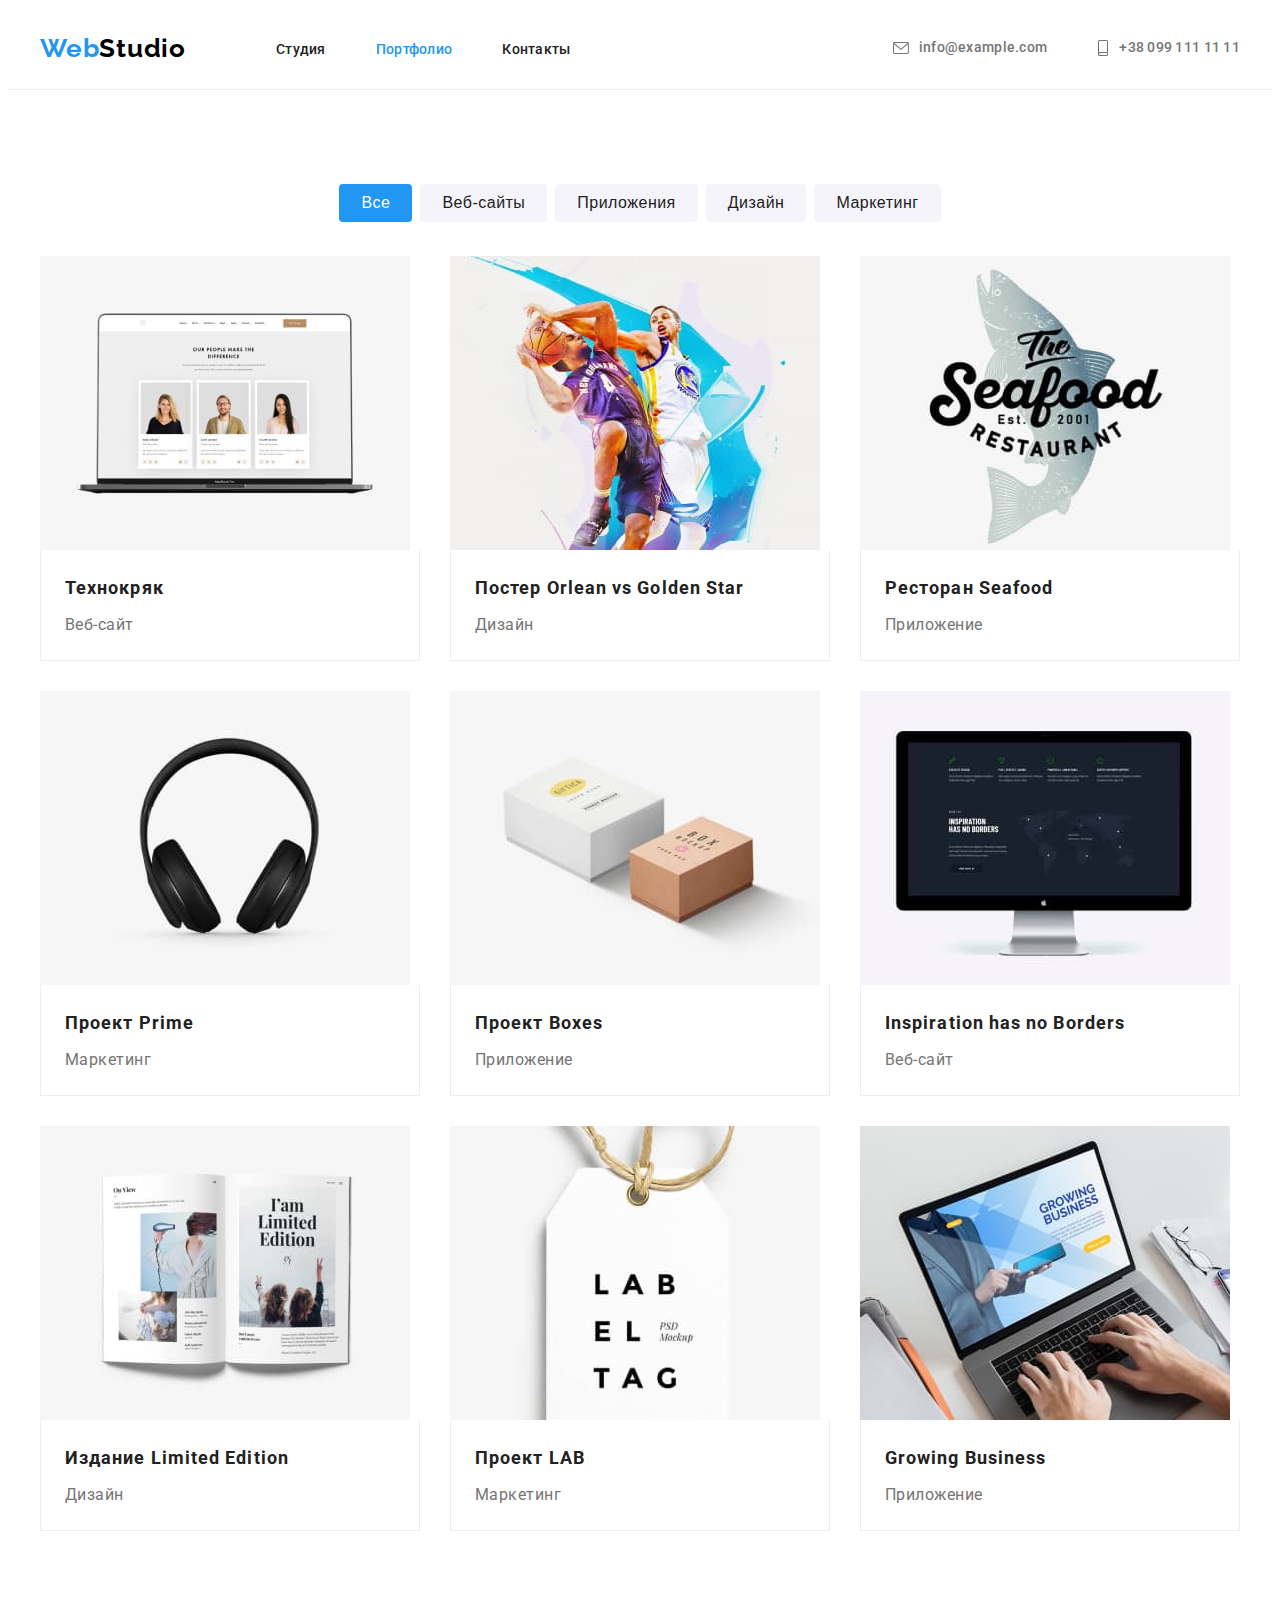
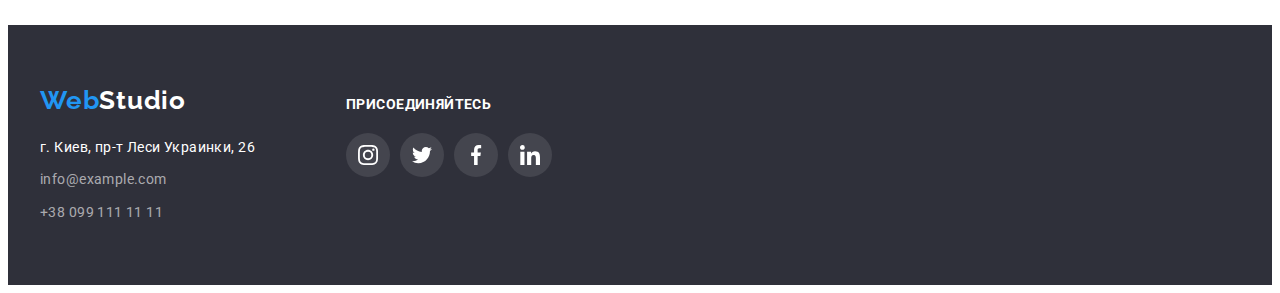
==== portfolio.html @ 66566db7 "first" ====
<!DOCTYPE html>
<html lang="ru">
<head>
    <meta charset="UTF-8">
    <meta http-equiv="X-UA-Compatible" content="IE=edge">
    <meta name="viewport" content="width=device-width, initial-scale=1.0">
    <title>Portfolio</title>
    <link rel="stylesheet" href="https://cdnjs.cloudflare.com/ajax/libs/modern-normalize/1.0.0/modern-normalize.css" integrity="sha512-Zx6MlUMKSVJoQ+83OwhdILe8cSEsCzfqThJd7J/VA2UrK6Ctj85p+xzqfyuNXE5B1k25uUdmJ2OzItbBy9GHAQ==" crossorigin="anonymous" />
    <link rel="preconnect" href="https://fonts.gstatic.com">
    <link href="https://fonts.googleapis.com/css2?family=Raleway:wght@700&family=Roboto:wght@400;500;700;900&display=swap" rel="stylesheet">
    <link rel="stylesheet" href="./css/styles.css">
</head>
<body>
    <header class="header">
        <div class="container">
            <nav class="header-navigation">
                <a class="link logo" href="/" lang="en">Web<span class="logo-text-white-theme">Studio</span></a>
                <ul class="list navigation-list">
                    <li class="navigation-item">
                        <a class="link navigation-link" href="./index.html">Студия</a>
                    </li>
                    <li class="navigation-item">
                        <a class="link navigation-link active-link" href="./portfolio.html">Портфолио</a>
                    </li>
                    <li class="navigation-item">
                        <a class="link navigation-link" href="">Контакты</a>
                    </li>
                </ul>
            </nav>
            <ul class="list contacts">
                <li class="contacts-item-mail"><a class="link contacts-link" href="mailto:info@example.com" lang="en">
                        <svg class="envelope-img">
                            <use href="./img/icons.svg#envelope"></use>
                        </svg>info@example.com</a></li>
                <li class="contacts-item-tel"><a class="link contacts-link" href="tel:+380991111111"><svg class="smartphone-img">
                            <use href="./img/icons.svg#smartphone"></use>
                        </svg>+38 099 111 11 11</a></li>
            </ul>
        </div>
    </header>
    <main class="portfolio-main">
    <!--WORK CATEGORIES-->
    <section class="work-categories">
        <div class="container">
    <!--FILTER BUTTONS-->
            <h1 class="visually-hidden">Портфолио</h1>
            <ul class="list filter-buttons-menu">
                <li class="filter-buttons-item">
                    <button class="filter-buttons btn-all" type="button">Все</button>
                </li>
                <li class="filter-buttons-item">
                    <button class="filter-buttons" type="button">Веб-сайты</button>
                </li>
                <li class="filter-buttons-item">
                    <button class="filter-buttons" type="button">Приложения</button>
                </li>
                <li class="filter-buttons-item">
                    <button class="filter-buttons" type="button">Дизайн</button>
                </li>
                <li class="filter-buttons-item">
                    <button class="filter-buttons" type="button">Маркетинг</button>
                </li>
            </ul>
            <ul class="list work-categories-list">
                <li class="work-categories-item">
                    <a class="link border" href="">
                        <img class="work-categories-img" src="./img/work-categories/img-work-categories-1.jpg" alt="Ноутбук с открытым сайтом">
                        <div class="work-categories-description">
                            <h2 class="work-categories-title">Технокряк</h2>
                            <p class="work-categories-product">Веб-сайт</p>
                        </div>
                    </a>
                </li>
                <li class="work-categories-item">
                    <a class="link" href="">
                        <img class="work-categories-img" src="./img/work-categories/img-work-categories-2.jpg" alt="Два баскетболиста с мячом">
                        <div class="work-categories-description">
                            <h2 class="work-categories-title">Постер <span lang="en">Orlean vs Golden Star</span></h2>
                            <p class="work-categories-product">Дизайн</p>
                        </div>
                    </a>
                </li>
                <li class="work-categories-item">
                    <a class="link" href="">
                        <img class="work-categories-img" src="./img/work-categories/img-work-categories-3.jpg" alt="Логотип ресторана">
                        <div class="work-categories-description">
                            <h2 class="work-categories-title">Ресторан <span lang="en">Seafood</span></h2>
                            <p class="work-categories-product">Приложение</p>
                        </div>
                    </a>
                </li>
                <li class="work-categories-item">
                    <a class="link" href="">
                        <img class="work-categories-img" src="./img/work-categories/img-work-categories-4.jpg" alt="Наушники">
                        <div class="work-categories-description">
                            <h2 class="work-categories-title">Проект <span lang="en">Prime</span></h2>
                            <p class="work-categories-product">Маркетинг</p>
                        </div>
                    </a>
                </li>
                <li class="work-categories-item">
                    <a class="link" href="">
                        <img class="work-categories-img" src="./img/work-categories/img-work-categories-5.jpg" alt="Две небольших коробки">
                        <div class="work-categories-description">
                            <h2 class="work-categories-title">Проект <span lang="en">Boxes</span></h2>
                            <p class="work-categories-product">Приложение</p>
                        </div>
                    </a>
                </li>
                <li class="work-categories-item">
                    <a class="link" href="">
                        <img class="work-categories-img" src="./img/work-categories/img-work-categories-6.jpg" alt="Монитор с открытым сайтом">
                        <div class="work-categories-description">
                            <h2 class="work-categories-title" lang="en">Inspiration has no Borders</h2>
                            <p class="work-categories-product">Веб-сайт</p>
                        </div>
                    </a>
                </li>
                <li class="work-categories-item">
                    <a class="link" href="">
                        <img class="work-categories-img" src="./img/work-categories/img-work-categories-7.jpg" alt="Развернутая книга с изображениями">
                        <div class="work-categories-description">
                            <h2 class="work-categories-title">Издание <span lang="en">Limited Edition</span></h2>
                            <p class="work-categories-product">Дизайн</p>
                        </div>
                    </a>
                </li>
                <li class="work-categories-item">
                    <a class="link" href="">
                        <img class="work-categories-img" src="./img/work-categories/img-work-categories-8.jpg" alt="Бирка на веревочке с логотипом проэкта">
                        <div class="work-categories-description">
                            <h2 class="work-categories-title">Проект <span lang="en">LAB</span></h2>
                            <p class="work-categories-product">Маркетинг</p>
                        </div>
                    </a>
                </li>
                <li class="work-categories-item">
                    <a class="link" href="">
                        <img class="work-categories-img" src="./img/work-categories/img-work-categories-9.jpg" alt="Человек работает за ноутбуком с открытим приложением">
                        <div class="work-categories-description">
                            <h2 class="work-categories-title" lang="en">Growing Business</h2>
                            <p class="work-categories-product">Приложение</p>
                        </div>
                    </a>
                </li>
            </ul>
        </div>
    </section>
    </main>
    <footer class="footer">
        <div class="container footer-elements">
            <div class="address-container">
                <a class="link logo footer-logo" href="/" lang="en">Web<span class="logo-text-dark-theme">Studio</span></a>
                <address class="address">
                    <ul class="list contact-info">
                        <li class="contact-info-item">
                            <a class="link contact-info-location" href="https://goo.gl/maps/8V9FkgbPoYz4gnN9A"
                                target="_blank" rel="noopener noreferrer">г. Киев, пр-т Леси Украинки, 26</a>
                        </li>
                        <li class="contact-info-item">
                            <a class="link contact-info-connection" href="mailto:info@example.com"
                                lang="en">info@example.com</a>
                        </li>
                        <li class="contact-info-item">
                            <a class="link contact-info-connection" href="tel:+380991111111">+38 099 111 11 11</a>
                        </li>
                    </ul>
                </address>
            </div>
            <div class="social-container">
                <b class="social-title">присоединяйтесь</b>
                <ul class="list social-list">
                    <li class="social-list-item">
                        <a href="" class="link social-list-link footer-link">
                            <svg class="social-list-icon footer-icon" width=20px height=20px>
                                <use href="./img/icons.svg#instagram"></use>
                            </svg>
                        </a>
                    </li>
                    <li class="social-list-item">
                        <a href="" class="link social-list-link footer-link">
                            <svg class="social-list-icon footer-icon" width=20px height=20px>
                                <use href="./img/icons.svg#twitter"></use>
                            </svg>
                        </a>
                    </li>
                    <li class="social-list-item">
                        <a href="" class="link social-list-link footer-link">
                            <svg class="social-list-icon footer-icon" width=20px height=20px>
                                <use href="./img/icons.svg#facebook"></use>
                            </svg>
                        </a>
                    </li>
                    <li class="social-list-item">
                        <a href="" class="link social-list-link footer-link">
                            <svg class="social-list-icon footer-icon" width=20px height=20px>
                                <use href="./img/icons.svg#linkedin"></use>
                            </svg>
                        </a>
                    </li>
                </ul>
            </div>
        </div>
    </footer>
</body>
</html>
---- css/styles.css ----
/*================COMMON STYLES================*/
:root {
  --main-font: 'Roboto', sans-serif;
  --secondary-font: 'Raleway', sans-serif;
  --accent-color: #2196f3;
  --main-color: #ffffff;
  --second-color: #000;
  --title-color: #212121;
  --link-color: #757575;
  --background-color: #f5f4fa;
  --background-section-color: #2f303a;
  --box-shadow-color: rgba(0, 0, 0, 0.15);
  --contact-info-conection-color: rgba(255, 255, 255, 0.6);
  --line-color: #ececec;
  --work-categories-color: #eeeeee;
  --border-color: #afb1b8;
  --section-pt: 94px;
  --section-pb: 94px;
}

body {
  font-family: var(--main-font);
  background-color: var(--main-color);
}

h1,
h2,
h3,
h4,
h5,
h6,
p {
  margin: 0;
}

ul,
ol {
  margin: 0;
  padding: 0;
}

img {
  display: block;
  max-width: 100%;
}

.visually-hidden {
  position: absolute !important;
  clip: rect(1px 1px 1px 1px); /* IE6, IE7 */
  clip: rect(1px, 1px, 1px, 1px);
  padding: 0 !important;
  border: 0 !important;
  height: 1px !important;
  width: 1px !important;
  overflow: hidden;
}

.link {
  text-decoration: none;
}

.list {
  list-style: none;
}

.address {
  font-style: normal;
}

.title {
  font-weight: bold;
  font-size: 36px;
  line-height: 1.17;
  text-align: center;
  letter-spacing: 0.03em;
  color: var(--title-color);
}

.modal-btn {
  font-weight: bold;
  font-size: 16px;
  line-height: 1.87;
  letter-spacing: 0.06em;
  color: var(--main-color);
  cursor: pointer;
  background: var(--accent-color);
  box-shadow: 0px 4px 4px var(--box-shadow-color);
  border-radius: 4px;
  border-style: none;
  padding: 10px 32px;
}

.container {
  width: 1200px;
  margin: 0 auto;
  padding-left: 15px;
  padding-right: 15px;
}

.section {
  padding-top: var(--section-pt);
  padding-bottom: var(--section-pb);
}

.social-list {
  display: flex;
  justify-content: space-between;
}

.social-list-icon {
  fill: var(--border-color);
}

.social-list-link {
  display: flex;
  justify-content: center;
  align-items: center;
  width: 44px;
  height: 44px;
  border-radius: 50%;
  background-color: transparent;
}

.social-list-link:hover,
.social-list-link:focus {
  background-color: var(--accent-color);
}

.social-list-link:focus .social-list-icon,
.social-list-link:hover .social-list-icon {
  fill: var(--main-color);
}
/*========HEADER========*/
.header {
  border-bottom: var(--line-color) solid 1px;
}
.header .container {
  display: flex;
  align-items: center;
}
.header-navigation {
  display: flex;
  align-items: center;
}

.navigation-list {
  display: flex;
  align-items: center;
}

.logo {
  font-family: var(--secondary-font);
  font-weight: 700;
  font-size: 26px;
  line-height: 1.19;
  letter-spacing: 0.03em;
  color: var(--accent-color);
  padding-top: 25px;
  padding-bottom: 25px;
  margin-right: 90px;
}

.logo-text-white-theme {
  color: var(--second-color);
}

.logo-text-dark-theme {
  color: var(--main-color);
}

.navigation-link {
  font-weight: 500;
  font-size: 14px;
  line-height: 1.14;
  letter-spacing: 0.02em;
  padding-top: 32px;
  padding-bottom: 32px;
  color: var(--title-color);
}

.navigation-link:hover,
.navigation-link:focus {
  color: var(--accent-color);
}

.active-link {
  color: var(--accent-color);
}

.navigation-item:not(:last-child) {
  margin-right: 50px;
}

.contacts {
  display: flex;
  margin-left: auto;
}

.contacts-item-mail {
  margin-right: 50px;
}

.contacts-link {
  display: flex;
  align-items: center;
  font-weight: 500;
  font-size: 14px;
  line-height: 1.14;
  letter-spacing: 0.02em;
  padding-top: 32px;
  padding-bottom: 32px;
  color: var(--link-color);
  fill: var(--link-color);
}

.envelope-img {
  width: 16px;
  height: 12px;
  margin-right: 10px;
}

.smartphone-img {
  width: 12px;
  height: 16px;
  margin-right: 10px;
}

.contacts-link:hover,
.contacts-link:focus {
  color: var(--accent-color);
  fill: var(--accent-color);
}
/*========END HEADER========*/

/*========FOOTER========*/
.footer {
  background: var(--background-section-color);
  padding-top: 60px;
  padding-bottom: 60px;
}

.footer-logo {
  margin-bottom: 20px;
  display: block;
  padding: 0;
}

.contact-info-location {
  font-size: 14px;
  line-height: 1.71;
  letter-spacing: 0.03em;
  color: var(--main-color);
}

.contact-info-connection {
  font-size: 14px;
  line-height: 1.71;
  letter-spacing: 0.03em;
  color: var(--contact-info-conection-color);
}

.contact-info-item:not(:last-child) {
  margin-bottom: 9px;
}

.footer-elements {
  display: flex;
  align-items: baseline;
}

.address-container {
  margin-right: 70px;
}

.social-container {
  min-width: 206px;
}

.social-title {
  display: block;
  font-size: 14px;
  line-height: 1.14;
  letter-spacing: 0.03em;
  text-transform: uppercase;
  color: var(--main-color);
  margin-bottom: 20px;
}

.footer-link {
  background-color: rgba(255, 255, 255, 0.1);
}

.footer-icon {
  fill: var(--main-color);
}
/*========END FOOTER========*/
/*================END COMMON STYLES================*/

/*================STUDIO================*/
/*========HERO========*/
.hero {
  background-color: var(--background-section-color);
  background-image: url(../img/hero/bg.jpg),
    linear-gradient(to bottom, rgba(47, 48, 58, 0.4), rgba(47, 48, 58, 0.4));
  background-repeat: no-repeat;
  background-position: center;
  background-size: 1600px;
}

.hero-title {
  font-weight: 900;
  font-size: 44px;
  line-height: 1.36;
  text-align: center;
  letter-spacing: 0.06em;
  text-transform: uppercase;
  color: var(--main-color);
  max-width: 696px;
  margin: 0 auto;
  margin-bottom: 30px;
}

.hero-position {
  padding-top: 200px;
  padding-bottom: 200px;
  text-align: center;
}
/*========END HERO========*/

/*========ADVANTAGE========*/
.advantage {
  padding-top: 94px;
  padding-bottom: 47px;
}

.advantage-img-box {
  display: flex;
  align-items: center;
  justify-content: center;
  width: 270px;
  height: 120px;
  background-color: var(--background-color);
  margin-bottom: 30px;
}
.advantage-list {
  display: flex;
  flex-wrap: wrap;
  margin-left: -30px;
  margin-top: -30px;
}

.advantage-item {
  margin-top: 30px;
  margin-left: 30px;
  flex-basis: calc(100% / 4 - 30px);
}

.advantage-item-title {
  font-weight: bold;
  font-size: 14px;
  line-height: 1.14;
  letter-spacing: 0.03em;
  text-transform: uppercase;
  color: var(--title-color);
  margin-bottom: 10px;
}

.advantage-item-text {
  font-size: 14px;
  line-height: 1.71;
  letter-spacing: 0.03em;
  color: var(--link-color);
}
/*========END ADVANTAGE========*/

/*========GALLERY========*/
.gallery {
  padding-top: 47px;
  padding-bottom: 94px;
}

.gt-title {
  margin-bottom: 50px;
}

.gallery-list {
  display: flex;
  flex-wrap: wrap;
  margin-top: -30px;
  margin-left: -30px;
}

.gallery-item {
  margin-top: 30px;
  margin-left: 30px;
  flex-basis: calc(100% / 3 - 30px);
}
/*========END GALLERY========*/

/*========TEAM========*/
.team {
  background-color: var(--background-color);
}

.team-list {
  display: flex;
  flex-wrap: wrap;
  margin-top: -30px;
  margin-left: -30px;
}

.team-item {
  margin-top: 30px;
  margin-left: 30px;
  flex-basis: calc(100% / 4 - 30px);
  box-shadow: 0px 1px 3px rgba(0, 0, 0, 0.12), 0px 1px 1px rgba(0, 0, 0, 0.14),
    0px 2px 1px rgba(0, 0, 0, 0.2);
  border-radius: 0px 0px 4px 4px;
}

.team-item-title {
  font-weight: 500;
  font-size: 16px;
  line-height: 1.19;
  text-align: center;
  letter-spacing: 0.03em;
  color: var(--title-color);
  margin-bottom: 10px;
}

.team-position {
  font-size: 16px;
  line-height: 1.19;
  text-align: center;
  letter-spacing: 0.03em;
  color: var(--link-color);
  margin-bottom: 16px;
}

.team-subscribe {
  padding: 30px 32px;
}
/*========END TEAM========*/

/*========REGULAR CUSTOMERS========*/
.regular-customers {
  margin-bottom: 50px;
}

.regular-customers-list {
  display: flex;
  flex-wrap: wrap;
  margin-top: -30px;
  margin-left: -30px;
}

.regular-customers-item {
  margin-top: 30px;
  margin-left: 30px;
  flex-basis: calc(100% / 6 - 30px);
}

.customers-link {
  display: flex;
  justify-content: center;
  align-items: center;
  width: 170px;
  height: 90px;
  background: transparent;
  border: 1px solid var(--border-color);
  border-radius: 4px;
}

.cust-img {
  fill: var(--border-color);
}

.customers-link:hover .cust-img,
.customers-link:focus .cust-img {
  fill: var(--accent-color);
}

.customers-link:hover,
.customers-link:focus {
  border-color: var(--accent-color);
}
/*========END REGULAR CUSTOMERS========*/

/*================END STUDIO================*/

/*================PORTFOLIO================*/
.work-categories {
  padding-top: var(--section-pt);
  padding-bottom: var(--section-pb);
}

/*========FILTER BUTTONS========*/
.filter-buttons {
  border-radius: 4px;
  border-style: none;
  background-color: var(--background-color);
  color: var(--title-color);
  font-weight: 500;
  font-size: 16px;
  line-height: 1.62;
  text-align: center;
  letter-spacing: 0.03em;
  padding: 6px 22px;
}

.filter-buttons:hover,
.filter-buttons:focus {
  background-color: var(--accent-color);
  cursor: pointer;
  color: var(--main-color);
  box-shadow: 0px 3px 1px rgba(0, 0, 0, 0.1), 0px 1px 2px rgba(0, 0, 0, 0.08),
    0px 2px 2px rgba(0, 0, 0, 0.12);
}

.btn-all {
  color: var(--main-color);
  background-color: var(--accent-color);
}

.filter-buttons-menu {
  display: flex;
  align-items: center;
  text-align: center;
  justify-content: center;
  margin-bottom: 34px;
}
.filter-buttons-item:not(:last-child) {
  margin-right: 8px;
}
/*========END FILTER BUTTONS========*/

/*========WORK CATEGORIES========*/
.work-categories-title {
  font-weight: bold;
  font-size: 18px;
  line-height: 2;
  letter-spacing: 0.06em;
  color: var(--title-color);
  margin-bottom: 4px;
}

.work-categories-product {
  font-size: 16px;
  line-height: 1.87;
  letter-spacing: 0.03em;
  color: var(--link-color);
}

.work-categories-description {
  padding: 20px 24px;
  border: var(--work-categories-color) solid 1px;
  border-top: none;
}

.work-categories-list {
  display: flex;
  flex-wrap: wrap;
  margin-left: -30px;
  margin-top: -30px;
}
.work-categories-item {
  margin-left: 30px;
  margin-top: 30px;
  flex-basis: calc(100% / 3 - 30px);
}

.work-categories-item:hover {
  box-shadow: 0px 1px 1px rgba(0, 0, 0, 0.12), 0px 4px 4px rgba(0, 0, 0, 0.06),
    1px 4px 6px rgba(0, 0, 0, 0.16);
}
/*========END WORK CATEGORIES========*/
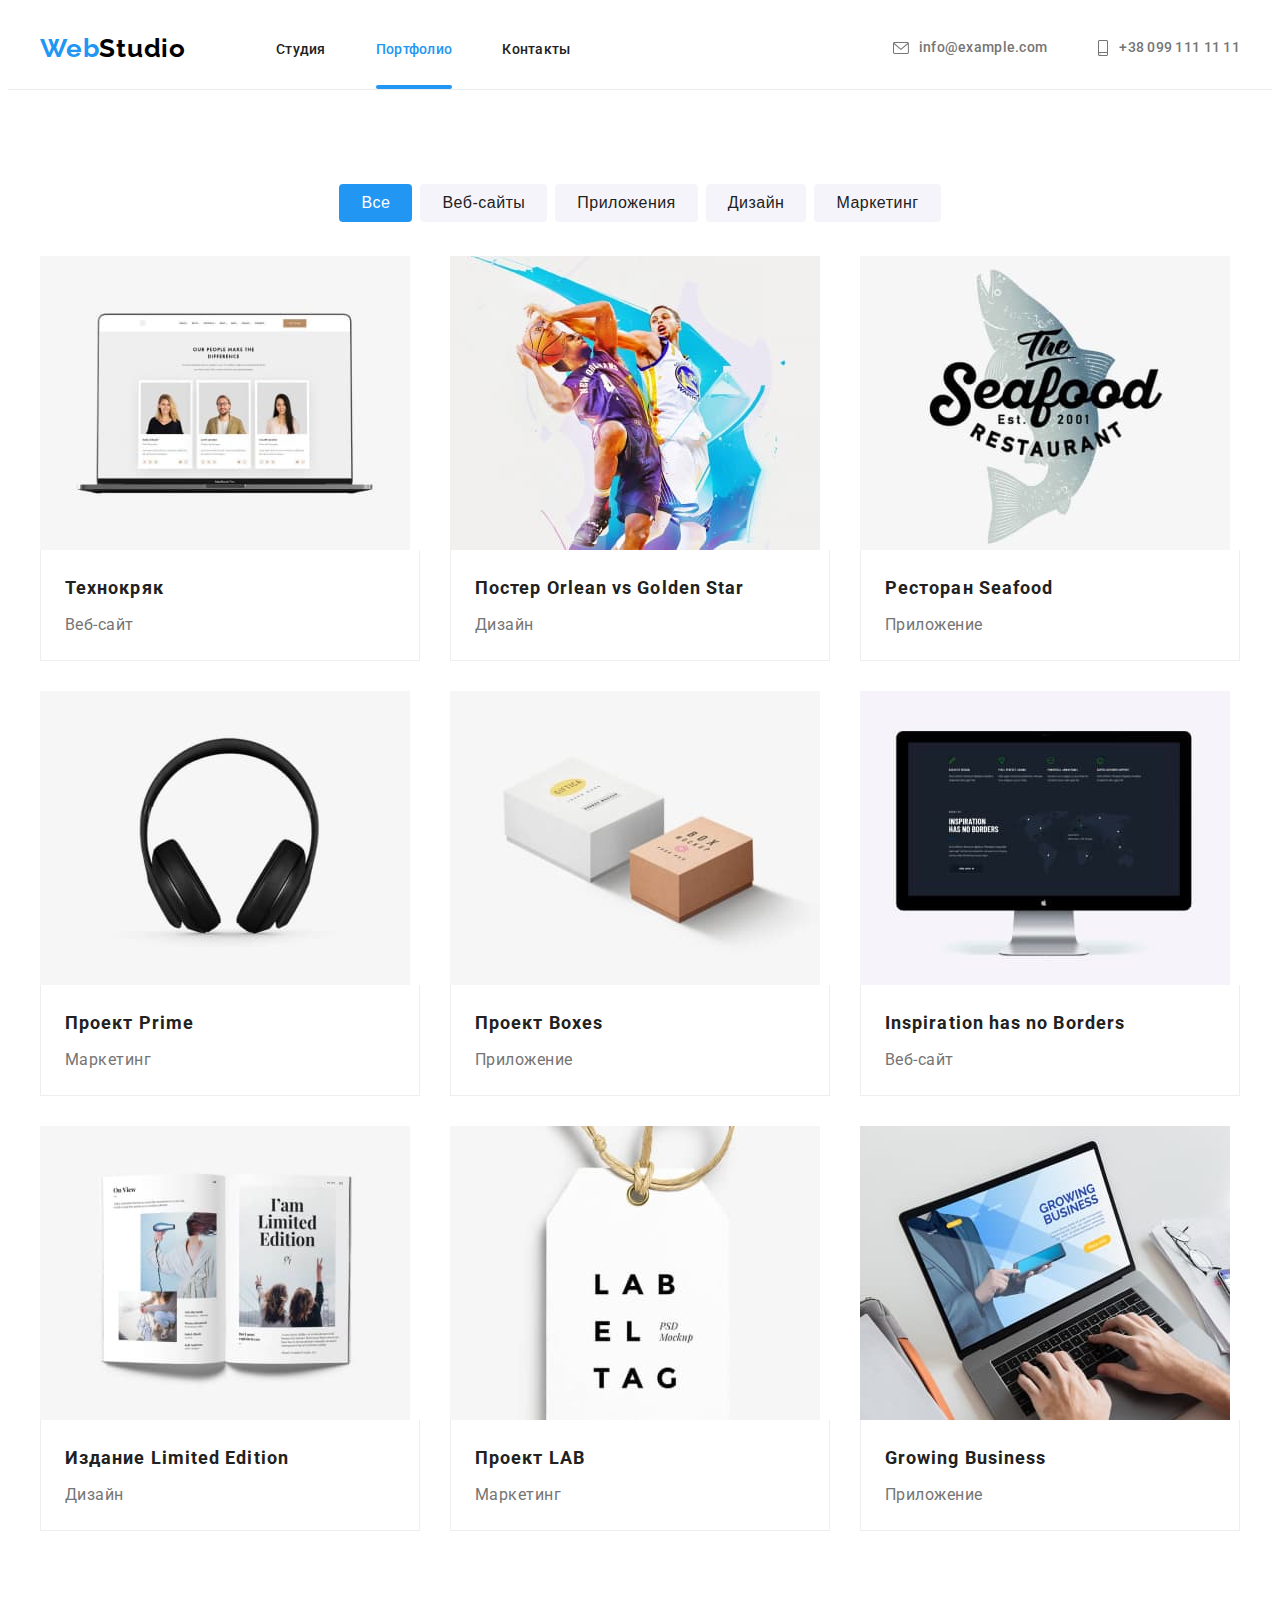
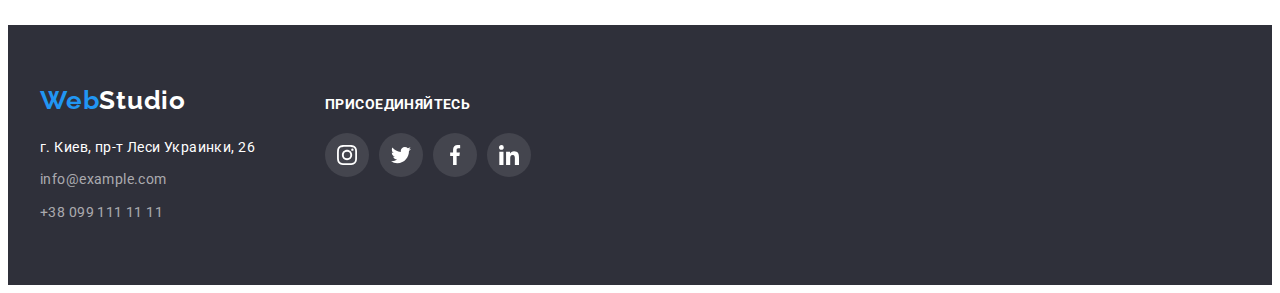
==== commit 11f602c6: "update" ====
--- a/portfolio.html
+++ b/portfolio.html
@@ -63,8 +63,13 @@
             </ul>
             <ul class="list work-categories-list">
                 <li class="work-categories-item">
-                    <a class="link border" href="">
-                        <img class="work-categories-img" src="./img/work-categories/img-work-categories-1.jpg" alt="Ноутбук с открытым сайтом">
+                    <a class="link work-categories-link" href="">
+                        <div class="description-box">
+                            <img class="work-categories-img" src="./img/work-categories/img-work-categories-1.jpg" alt="Ноутбук с открытым сайтом">
+                            <div class="description">
+                                <p class="description-text">Технокряк это современная площадка распространения коронавируса. Компании используют эту платформу для цифрового шпионажа и атак на защищённые сервера конкурентов.</p>
+                            </div>
+                        </div>
                         <div class="work-categories-description">
                             <h2 class="work-categories-title">Технокряк</h2>
                             <p class="work-categories-product">Веб-сайт</p>
@@ -72,8 +77,14 @@
                     </a>
                 </li>
                 <li class="work-categories-item">
-                    <a class="link" href="">
-                        <img class="work-categories-img" src="./img/work-categories/img-work-categories-2.jpg" alt="Два баскетболиста с мячом">
+                    <a class="link work-categories-link" href="">
+                        <div class="description-box">
+                            <img class="work-categories-img" src="./img/work-categories/img-work-categories-2.jpg" alt="Два баскетболиста с мячом">
+                            <div class="description">
+                                 <p class="description-text">Технокряк это современная площадка распространения коронавируса. Компании используют эту
+                                платформу для цифрового шпионажа и атак на защищённые сервера конкурентов.</p>
+                            </div>
+                        </div>
                         <div class="work-categories-description">
                             <h2 class="work-categories-title">Постер <span lang="en">Orlean vs Golden Star</span></h2>
                             <p class="work-categories-product">Дизайн</p>
@@ -81,8 +92,13 @@
                     </a>
                 </li>
                 <li class="work-categories-item">
-                    <a class="link" href="">
-                        <img class="work-categories-img" src="./img/work-categories/img-work-categories-3.jpg" alt="Логотип ресторана">
+                    <a class="link work-categories-link" href="">
+                        <div class="description-box">
+                            <img class="work-categories-img" src="./img/work-categories/img-work-categories-3.jpg" alt="Логотип ресторана">
+                            <div class="description">
+                                <p class="description-text">Технокряк это современная площадка распространения коронавируса. Компании используют этуплатформу для цифрового шпионажа и атак на защищённые сервера конкурентов.</p>
+                            </div>
+                        </div>
                         <div class="work-categories-description">
                             <h2 class="work-categories-title">Ресторан <span lang="en">Seafood</span></h2>
                             <p class="work-categories-product">Приложение</p>
@@ -90,8 +106,14 @@
                     </a>
                 </li>
                 <li class="work-categories-item">
-                    <a class="link" href="">
-                        <img class="work-categories-img" src="./img/work-categories/img-work-categories-4.jpg" alt="Наушники">
+                    <a class="link work-categories-link" href="">
+                        <div class="description-box">
+                            <img class="work-categories-img" src="./img/work-categories/img-work-categories-4.jpg" alt="Наушники">
+                            <div class="description">
+                                <p class="description-text">Технокряк это современная площадка распространения коронавируса. Компании используют
+                                    этуплатформу для цифрового шпионажа и атак на защищённые сервера конкурентов.</p>
+                            </div>
+                        </div>
                         <div class="work-categories-description">
                             <h2 class="work-categories-title">Проект <span lang="en">Prime</span></h2>
                             <p class="work-categories-product">Маркетинг</p>
@@ -99,8 +121,14 @@
                     </a>
                 </li>
                 <li class="work-categories-item">
-                    <a class="link" href="">
-                        <img class="work-categories-img" src="./img/work-categories/img-work-categories-5.jpg" alt="Две небольших коробки">
+                    <a class="link work-categories-link" href="">
+                        <div class="description-box">
+                            <img class="work-categories-img" src="./img/work-categories/img-work-categories-5.jpg" alt="Две небольших коробки">
+                            <div class="description">
+                                <p class="description-text">Технокряк это современная площадка распространения коронавируса. Компании используют
+                                    этуплатформу для цифрового шпионажа и атак на защищённые сервера конкурентов.</p>
+                            </div>
+                        </div>
                         <div class="work-categories-description">
                             <h2 class="work-categories-title">Проект <span lang="en">Boxes</span></h2>
                             <p class="work-categories-product">Приложение</p>
@@ -108,8 +136,14 @@
                     </a>
                 </li>
                 <li class="work-categories-item">
-                    <a class="link" href="">
-                        <img class="work-categories-img" src="./img/work-categories/img-work-categories-6.jpg" alt="Монитор с открытым сайтом">
+                    <a class="link work-categories-link" href="">
+                        <div class="description-box">
+                            <img class="work-categories-img" src="./img/work-categories/img-work-categories-6.jpg" alt="Монитор с открытым сайтом">
+                            <div class="description">
+                                <p class="description-text">Технокряк это современная площадка распространения коронавируса. Компании используют эту
+                                платформу для цифрового шпионажа и атак на защищённые сервера конкурентов.</p>
+                            </div>
+                        </div>
                         <div class="work-categories-description">
                             <h2 class="work-categories-title" lang="en">Inspiration has no Borders</h2>
                             <p class="work-categories-product">Веб-сайт</p>
@@ -117,8 +151,15 @@
                     </a>
                 </li>
                 <li class="work-categories-item">
-                    <a class="link" href="">
-                        <img class="work-categories-img" src="./img/work-categories/img-work-categories-7.jpg" alt="Развернутая книга с изображениями">
+                    <a class="link work-categories-link" href="">
+                        <div class="description-box">
+                            <img class="work-categories-img" src="./img/work-categories/img-work-categories-7.jpg"
+                                alt="Развернутая книга с изображениями">
+                            <div class="description">
+                                <p class="description-text">Технокряк это современная площадка распространения коронавируса. Компании используют эту
+                                    платформу для цифрового шпионажа и атак на защищённые сервера конкурентов.</p>
+                            </div>
+                        </div>
                         <div class="work-categories-description">
                             <h2 class="work-categories-title">Издание <span lang="en">Limited Edition</span></h2>
                             <p class="work-categories-product">Дизайн</p>
@@ -126,8 +167,15 @@
                     </a>
                 </li>
                 <li class="work-categories-item">
-                    <a class="link" href="">
-                        <img class="work-categories-img" src="./img/work-categories/img-work-categories-8.jpg" alt="Бирка на веревочке с логотипом проэкта">
+                    <a class="link work-categories-link" href="">
+                        <div class="description-box">
+                            <img class="work-categories-img" src="./img/work-categories/img-work-categories-8.jpg"
+                                alt="Бирка на веревочке с логотипом проэкта">
+                            <div class="description">
+                                <p class="description-text">Технокряк это современная площадка распространения коронавируса. Компании используют эту
+                                    платформу для цифрового шпионажа и атак на защищённые сервера конкурентов.</p>
+                            </div>
+                        </div>
                         <div class="work-categories-description">
                             <h2 class="work-categories-title">Проект <span lang="en">LAB</span></h2>
                             <p class="work-categories-product">Маркетинг</p>
@@ -135,8 +183,15 @@
                     </a>
                 </li>
                 <li class="work-categories-item">
-                    <a class="link" href="">
-                        <img class="work-categories-img" src="./img/work-categories/img-work-categories-9.jpg" alt="Человек работает за ноутбуком с открытим приложением">
+                    <a class="link work-categories-link" href="">
+                        <div class="description-box">
+                            <img class="work-categories-img" src="./img/work-categories/img-work-categories-9.jpg"
+                                alt="Человек работает за ноутбуком с открытим приложением">
+                            <div class="description">
+                                <p class="description-text">Технокряк это современная площадка распространения коронавируса. Компании используют эту
+                                    платформу для цифрового шпионажа и атак на защищённые сервера конкурентов.</p>
+                            </div>
+                        </div>
                         <div class="work-categories-description">
                             <h2 class="work-categories-title" lang="en">Growing Business</h2>
                             <p class="work-categories-product">Приложение</p>
--- a/css/styles.css
+++ b/css/styles.css
@@ -76,6 +76,33 @@
   color: var(--title-color);
 }
 
+.backdrop {
+  position: fixed;
+  top: 0;
+  left: 0;
+  width: 100%;
+  height: 100%;
+  background-color: rgba(0, 0, 0, 0.2);
+}
+
+.is-hidden {
+  visibility: hidden;
+  opacity: 0;
+  pointer-events: none;
+}
+
+.modal {
+  position: absolute;
+  top: 50%;
+  left: 50%;
+  transform: translate(-50%, -50%);
+  width: 528px;
+  height: 582px;
+  background: var(--main-color);
+  box-shadow: 0px 1px 3px rgba(0, 0, 0, 0.12), 0px 1px 1px rgba(0, 0, 0, 0.14), 0px 2px 1px rgba(0, 0, 0, 0.2);
+  border-radius: 4px;
+}
+
 .modal-btn {
   font-weight: bold;
   font-size: 16px;
@@ -90,6 +117,17 @@
   padding: 10px 32px;
 }
 
+.modal-btn-close {
+  position: absolute;
+  right: 8px;
+  top:8px;
+  width: 30px;
+  height: 30px;
+  border-radius: 50%;
+  border: 1px solid rgba(0, 0, 0, 0.1);
+  background-color: var(--main-color);
+}
+
 .container {
   width: 1200px;
   margin: 0 auto;
@@ -130,8 +168,10 @@
 .social-list-link:hover .social-list-icon {
   fill: var(--main-color);
 }
+
 /*========HEADER========*/
 .header {
+  background-color: var(--main-color);
   border-bottom: var(--line-color) solid 1px;
 }
 .header .container {
@@ -146,6 +186,18 @@
 .navigation-list {
   display: flex;
   align-items: center;
+}
+
+.active-link::after {
+  position: absolute;
+  bottom: 0;
+  left: 0;
+  width: 100%;
+  height: 4px;
+  content: "";
+  background-color: var(--accent-color);
+  border-radius: 2px;
+  overflow: hidden;
 }
 
 .logo {
@@ -169,6 +221,7 @@
 }
 
 .navigation-link {
+  position: relative;
   font-weight: 500;
   font-size: 14px;
   line-height: 1.14;
@@ -243,6 +296,7 @@
   margin-bottom: 20px;
   display: block;
   padding: 0;
+  margin-right: 0;
 }
 
 .contact-info-location {
@@ -299,12 +353,13 @@
 /*================STUDIO================*/
 /*========HERO========*/
 .hero {
+  margin: 0 auto;
   background-color: var(--background-section-color);
-  background-image: url(../img/hero/bg.jpg),
-    linear-gradient(to bottom, rgba(47, 48, 58, 0.4), rgba(47, 48, 58, 0.4));
+  background-image: linear-gradient(to bottom, rgba(47, 48, 58, 0.4), rgba(47, 48, 58, 0.4)), url(../img/hero/bg.jpg);
   background-repeat: no-repeat;
   background-position: center;
-  background-size: 1600px;
+  max-width: 1600px;
+  background-size: cover;
 }
 
 .hero-title {
@@ -329,6 +384,7 @@
 
 /*========ADVANTAGE========*/
 .advantage {
+  background-color: var(--main-color);
   padding-top: 94px;
   padding-bottom: 47px;
 }
@@ -375,6 +431,7 @@
 
 /*========GALLERY========*/
 .gallery {
+  background-color: var(--main-color);
   padding-top: 47px;
   padding-bottom: 94px;
 }
@@ -394,6 +451,27 @@
   margin-top: 30px;
   margin-left: 30px;
   flex-basis: calc(100% / 3 - 30px);
+  position: relative;
+}
+
+.text-container {
+background: rgba(47, 48, 58, 0.8);
+padding-top: 27px;
+padding-bottom: 27px;
+position: absolute;
+bottom: 0px;
+width: 100%;
+}
+
+.gallery-text {
+  display: block;
+  font-weight: bold;
+  font-size: 14px;
+  line-height: 1.14;
+  text-align: center;
+  letter-spacing: 0.03em;
+  text-transform: uppercase;
+  color: var(--main-color);
 }
 /*========END GALLERY========*/
 
@@ -413,6 +491,7 @@
   margin-top: 30px;
   margin-left: 30px;
   flex-basis: calc(100% / 4 - 30px);
+  background-color: var(--main-color);
   box-shadow: 0px 1px 3px rgba(0, 0, 0, 0.12), 0px 1px 1px rgba(0, 0, 0, 0.14),
     0px 2px 1px rgba(0, 0, 0, 0.2);
   border-radius: 0px 0px 4px 4px;
@@ -444,6 +523,10 @@
 
 /*========REGULAR CUSTOMERS========*/
 .regular-customers {
+  background-color: var(--main-color);
+}
+
+.rc-title {
   margin-bottom: 50px;
 }
 
@@ -535,6 +618,33 @@
 /*========END FILTER BUTTONS========*/
 
 /*========WORK CATEGORIES========*/
+.description {
+  position: absolute;
+  top: 0;
+  left: 0;
+  width: 100%;
+  padding: 63px 24px;
+  background: rgba(33, 150, 243, 0.9);
+  transition: transform;
+  transform-origin: bottom center;
+  transition-duration: 250ms;
+  transition-timing-function: cubic-bezier(0.4, 0, 0.2, 1);
+  opacity: 0;
+}
+
+.description-text {
+  font-size: 18px;
+  line-height: 1.56;
+  letter-spacing: 0.03em;
+  color: var(--main-color);
+}
+
+.work-categories-link:focus .description,
+.work-categories-link:hover .description {
+  opacity: 1;
+  
+}
+
 .work-categories-title {
   font-weight: bold;
   font-size: 18px;
@@ -544,6 +654,10 @@
   margin-bottom: 4px;
 }
 
+.description-box {
+  position: relative;
+}
+
 .work-categories-product {
   font-size: 16px;
   line-height: 1.87;
@@ -566,6 +680,7 @@
 .work-categories-item {
   margin-left: 30px;
   margin-top: 30px;
+  background-color: var(--main-color);
   flex-basis: calc(100% / 3 - 30px);
 }
 
